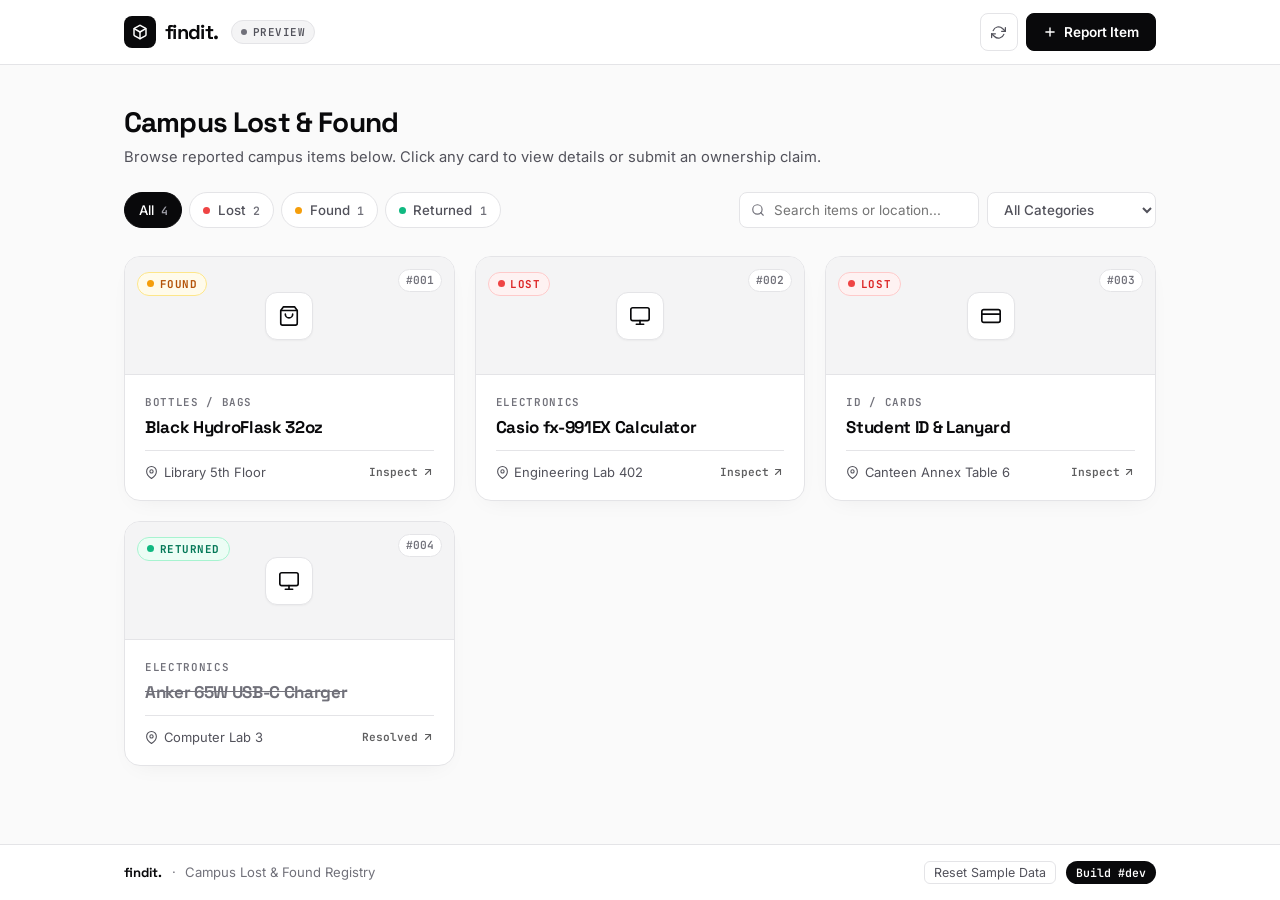
==== frontend/index.html @ 5e53f344 "feat(frontend): implement student portal and ITSO admin console" ====
<!DOCTYPE html>
<html lang="en">
<head>
  <meta charset="UTF-8" />
  <meta name="viewport" content="width=device-width, initial-scale=1.0" />
  <meta name="description" content="FindIt — Campus Lost and Found" />
  <title>FindIt — Campus Lost &amp; Found</title>

  <link rel="preconnect" href="https://fonts.googleapis.com" />
  <link rel="preconnect" href="https://fonts.gstatic.com" crossorigin />
  <link
    href="https://fonts.googleapis.com/css2?family=Inter:wght@400;500;600&family=JetBrains+Mono:wght@500;600;700&family=Space+Grotesk:wght@600;700&display=swap"
    rel="stylesheet"
  />

  <link rel="stylesheet" href="css/styles.css" />
</head>
<body data-portal="student">
  <a href="#main-content" class="skip-link">Skip to main content</a>

  <header class="site-header">
    <div class="container site-header__inner">
      <div class="brand-group">
        <a href="index.html" id="brand-home-link" class="brand-logo" aria-label="FindIt Home">
          <span class="brand-logo__mark" aria-hidden="true">
            <svg width="16" height="16" viewBox="0 0 24 24" fill="none" stroke="currentColor" stroke-width="2.2" stroke-linecap="round" stroke-linejoin="round">
              <path d="M21 16V8a2 2 0 0 0-1-1.73l-7-4a2 2 0 0 0-2 0l-7 4A2 2 0 0 0 3 8v8a2 2 0 0 0 1 1.73l7 4a2 2 0 0 0 2 0l7-4A2 2 0 0 0 21 16z"></path>
              <polyline points="3.27 6.96 12 12.01 20.73 6.96"></polyline>
              <line x1="12" y1="22.08" x2="12" y2="12"></line>
            </svg>
          </span>
          <span class="brand-logo__name">findit.</span>
        </a>

        <div id="api-status-badge" class="status-pill" aria-live="polite" title="Service status">
          <span class="status-dot" aria-hidden="true"></span>
          <span id="api-status-label">Syncing</span>
        </div>
      </div>

      <div class="header-actions">
        <button
          type="button"
          id="refresh-data-btn"
          class="btn btn--icon"
          aria-label="Sync items"
          title="Refresh items"
        >
          <svg class="icon icon--spin-target" width="15" height="15" viewBox="0 0 24 24" fill="none" stroke="currentColor" stroke-width="2" stroke-linecap="round" stroke-linejoin="round" aria-hidden="true">
            <polyline points="23 4 23 10 17 10"></polyline>
            <polyline points="1 20 1 14 7 14"></polyline>
            <path d="M3.51 9a9 9 0 0 1 14.85-3.36L23 10M1 14l4.64 4.36A9 9 0 0 0 20.49 15"></path>
          </svg>
        </button>

        <button
          type="button"
          id="open-report-modal-btn"
          class="btn btn--primary"
          aria-haspopup="dialog"
        >
          <svg class="icon" width="14" height="14" viewBox="0 0 24 24" fill="none" stroke="currentColor" stroke-width="2.4" stroke-linecap="round" stroke-linejoin="round" aria-hidden="true">
            <line x1="12" y1="5" x2="12" y2="19"></line>
            <line x1="5" y1="12" x2="19" y2="12"></line>
          </svg>
          <span>Report Item</span>
        </button>
      </div>
    </div>
  </header>

  <main id="main-content" class="main-content container">
    <div class="page-intro">
      <h1 id="page-heading" class="page-intro__title">Campus Lost &amp; Found</h1>
      <p id="campus-banner-text" class="page-intro__subtitle">
        Browse reported campus items below. Click any card to view details or submit an ownership claim.
      </p>
    </div>

    <div class="filter-bar">
      <div class="filter-pills" role="group" aria-label="Filter items by status">
        <button type="button" class="filter-pill is-active" data-filter="all">
          <span>All</span>
          <span id="pill-count-all" class="filter-pill__count">0</span>
        </button>
        <button type="button" class="filter-pill filter-pill--lost" data-filter="lost">
          <span class="status-dot-sm status-dot-sm--lost" aria-hidden="true"></span>
          <span>Lost</span>
          <span id="stat-lost" class="filter-pill__count">0</span>
        </button>
        <button type="button" class="filter-pill filter-pill--found" data-filter="found">
          <span class="status-dot-sm status-dot-sm--found" aria-hidden="true"></span>
          <span>Found</span>
          <span id="stat-found" class="filter-pill__count">0</span>
        </button>
        <button type="button" class="filter-pill filter-pill--returned" data-filter="returned">
          <span class="status-dot-sm status-dot-sm--returned" aria-hidden="true"></span>
          <span>Returned</span>
          <span id="stat-returned" class="filter-pill__count">0</span>
        </button>
      </div>

      <div class="filter-controls">
        <div class="search-box">
          <svg class="search-box__icon" width="14" height="14" viewBox="0 0 24 24" fill="none" stroke="currentColor" stroke-width="2" stroke-linecap="round" stroke-linejoin="round" aria-hidden="true">
            <circle cx="11" cy="11" r="8"></circle>
            <line x1="21" y1="21" x2="16.65" y2="16.65"></line>
          </svg>
          <input
            type="search"
            id="search-input"
            class="search-box__input"
            placeholder="Search items or location..."
            aria-label="Search items"
          />
        </div>

        <select id="category-filter" class="select-box" aria-label="Filter by category">
          <option value="all">All Categories</option>
          <option value="Electronics">Electronics</option>
          <option value="ID / Cards">ID / Cards</option>
          <option value="Bottles / Bags">Bottles / Bags</option>
          <option value="Books / Notes">Books / Notes</option>
          <option value="Keys / Accessories">Keys / Accessories</option>
          <option value="Other">Other</option>
        </select>
      </div>
    </div>

    <div id="items-grid" class="items-grid" aria-live="polite"></div>
  </main>

  <footer class="site-footer">
    <div class="container site-footer__inner">
      <div class="site-footer__left">
        <span class="footer-brand">findit.</span>
        <span class="footer-sep" aria-hidden="true">&middot;</span>
        <span class="footer-meta">Campus Lost &amp; Found Registry</span>
      </div>

      <div class="site-footer__right">
        <button
          type="button"
          id="reset-demo-btn"
          class="footer-link is-hidden"
          title="Restore default sample items"
        >
          Reset Sample Data
        </button>
        <div class="build-badge" aria-label="Deployed build version">
          <span id="build-number-label" class="build-badge__value">Build #__BUILD_NUMBER__</span>
        </div>
      </div>
    </div>
  </footer>

  <!-- Report Item Modal -->
  <div
    id="report-modal"
    class="modal-backdrop is-hidden"
    role="dialog"
    aria-modal="true"
    aria-labelledby="report-modal-title"
  >
    <div class="modal-panel">
      <div class="modal-header">
        <div>
          <span class="modal-kicker">NEW ENTRY</span>
          <h2 id="report-modal-title" class="modal-title">Report an Item</h2>
        </div>
        <button type="button" class="modal-close-btn" data-close-modal="report-modal" aria-label="Close modal">
          <svg width="16" height="16" viewBox="0 0 24 24" fill="none" stroke="currentColor" stroke-width="2" stroke-linecap="round" stroke-linejoin="round" aria-hidden="true">
            <line x1="18" y1="6" x2="6" y2="18"></line>
            <line x1="6" y1="6" x2="18" y2="18"></line>
          </svg>
        </button>
      </div>

      <form id="report-item-form" class="modal-form" novalidate>
        <div class="form-field">
          <span class="form-label">Status Type</span>
          <div class="segmented-control" role="radiogroup" aria-label="Report type">
            <label class="segmented-option">
              <input type="radio" name="item_type" value="lost" checked />
              <span class="segmented-option__box segmented-option__box--lost">
                <span class="status-dot-sm status-dot-sm--lost" aria-hidden="true"></span>
                Lost Item
              </span>
            </label>
            <label class="segmented-option">
              <input type="radio" name="item_type" value="found" />
              <span class="segmented-option__box segmented-option__box--found">
                <span class="status-dot-sm status-dot-sm--found" aria-hidden="true"></span>
                Found Item
              </span>
            </label>
          </div>
        </div>

        <div class="form-row form-row--2col">
          <div class="form-field">
            <label for="report-title" class="form-label">Item Name</label>
            <input
              type="text"
              id="report-title"
              name="title"
              class="form-input"
              placeholder="e.g., Black HydroFlask 32oz"
              maxlength="120"
              required
            />
          </div>

          <div class="form-field">
            <label for="report-category" class="form-label">Category</label>
            <select id="report-category" name="category" class="form-input" required>
              <option value="Electronics">Electronics</option>
              <option value="ID / Cards">ID / Cards</option>
              <option value="Bottles / Bags">Bottles / Bags</option>
              <option value="Books / Notes">Books / Notes</option>
              <option value="Keys / Accessories">Keys / Accessories</option>
              <option value="Other">Other</option>
            </select>
          </div>
        </div>

        <div class="form-row form-row--2col">
          <div class="form-field">
            <label for="report-location" class="form-label">Location</label>
            <input
              type="text"
              id="report-location"
              name="location"
              class="form-input"
              placeholder="e.g., Library 5th Floor"
              maxlength="120"
              required
            />
          </div>

          <div class="form-field">
            <label for="report-date" class="form-label">Date</label>
            <input
              type="date"
              id="report-date"
              name="date_reported"
              class="form-input"
              required
            />
          </div>
        </div>

        <div class="form-field">
          <label for="report-description" class="form-label">Description &amp; Identifying Details</label>
          <textarea
            id="report-description"
            name="description"
            class="form-input"
            rows="3"
            placeholder="Color, brand, stickers, or distinguishing marks..."
            required
          ></textarea>
        </div>

        <div class="form-row form-row--2col">
          <div class="form-field">
            <label for="reporter-name" class="form-label">Your Name</label>
            <input
              type="text"
              id="reporter-name"
              name="reporter_name"
              class="form-input"
              placeholder="e.g., Dom Marasigan"
              maxlength="100"
              required
            />
          </div>

          <div class="form-field">
            <label for="reporter-contact" class="form-label">Campus Email</label>
            <input
              type="email"
              id="reporter-contact"
              name="reporter_contact"
              class="form-input"
              placeholder="you@students.edu.ph"
              maxlength="100"
              required
            />
          </div>
        </div>

        <p id="report-form-error" class="form-error is-hidden" role="alert"></p>

        <div class="modal-actions">
          <button type="button" class="btn btn--ghost" data-close-modal="report-modal">Cancel</button>
          <button type="submit" id="report-submit-btn" class="btn btn--primary">Publish Report</button>
        </div>
      </form>
    </div>
  </div>

  <!-- Item Detail & Claim Modal -->
  <div
    id="claim-modal"
    class="modal-backdrop is-hidden"
    role="dialog"
    aria-modal="true"
    aria-labelledby="claim-modal-title"
  >
    <div class="modal-panel">
      <div class="modal-header">
        <div>
          <span id="detail-modal-kicker" class="modal-kicker">ITEM DETAILS</span>
          <h2 id="claim-modal-title" class="modal-title">Inspect Item</h2>
        </div>
        <button type="button" class="modal-close-btn" data-close-modal="claim-modal" aria-label="Close modal">
          <svg width="16" height="16" viewBox="0 0 24 24" fill="none" stroke="currentColor" stroke-width="2" stroke-linecap="round" stroke-linejoin="round" aria-hidden="true">
            <line x1="18" y1="6" x2="6" y2="18"></line>
            <line x1="6" y1="6" x2="18" y2="18"></line>
          </svg>
        </button>
      </div>

      <div id="claim-target-summary" class="item-detail-sheet"></div>

      <form id="submit-claim-form" class="modal-form" novalidate>
        <input type="hidden" id="claim-item-id" name="item_id" />

        <div class="claim-form-divider">
          <span>Submit Ownership Claim</span>
        </div>

        <div class="form-row form-row--2col">
          <div class="form-field">
            <label for="claimant-name" class="form-label">Full Name</label>
            <input
              type="text"
              id="claimant-name"
              name="claimant_name"
              class="form-input"
              placeholder="e.g., Rey Santos"
              maxlength="100"
              required
            />
          </div>

          <div class="form-field">
            <label for="claimant-student-id" class="form-label">Student ID</label>
            <input
              type="text"
              id="claimant-student-id"
              name="student_id"
              class="form-input form-input--mono"
              placeholder="e.g., 2024-10492"
              maxlength="40"
              required
            />
          </div>
        </div>

        <div class="form-field">
          <label for="claim-proof" class="form-label">Proof of Ownership</label>
          <textarea
            id="claim-proof"
            name="proof_description"
            class="form-input"
            rows="2"
            placeholder="Describe a unique mark, serial number, or lockscreen..."
            required
          ></textarea>
        </div>

        <p id="claim-form-error" class="form-error is-hidden" role="alert"></p>

        <div class="modal-actions">
          <button type="button" class="btn btn--ghost" data-close-modal="claim-modal">Close</button>
          <button type="submit" id="claim-submit-btn" class="btn btn--primary">Submit Claim</button>
        </div>
      </form>
    </div>
  </div>

  <div id="toast-container" class="toast-container" aria-live="polite" aria-atomic="true"></div>

  <script src="js/app.js"></script>
</body>
</html>
---- frontend/css/styles.css ----
:root {
  --bg-page: #fafafa;
  --bg-surface: #ffffff;
  --bg-subtle: #f4f4f5;
  --bg-visual: #f4f4f5;
  --ink-primary: #09090b;
  --ink-secondary: #52525b;
  --ink-muted: #71717a;
  --border-hairline: #e4e4e7;
  --border-strong: #d4d4d8;

  /* Status tokens */
  --status-lost-bg: #fef2f2;
  --status-lost-text: #dc2626;
  --status-lost-border: #fecaca;
  --status-lost-dot: #ef4444;

  --status-found-bg: #fffbeb;
  --status-found-text: #b45309;
  --status-found-border: #fde68a;
  --status-found-dot: #f59e0b;

  --status-returned-bg: #ecfdf5;
  --status-returned-text: #047857;
  --status-returned-border: #a7f3d0;
  --status-returned-dot: #10b981;

  --font-display: "Space Grotesk", -apple-system, BlinkMacSystemFont, sans-serif;
  --font-sans: "Inter", -apple-system, BlinkMacSystemFont, sans-serif;
  --font-mono: "JetBrains Mono", ui-monospace, SFMono-Regular, Consolas, monospace;

  --container-max: 1080px;
  --radius-sm: 8px;
  --radius-md: 12px;
  --radius-lg: 16px;
  --radius-pill: 9999px;

  --shadow-sm: 0 1px 2px rgba(0, 0, 0, 0.04);
  --shadow-card: 0 8px 24px -12px rgba(9, 9, 11, 0.08);
  --shadow-card-hover: 0 18px 36px -14px rgba(9, 9, 11, 0.16);
  --shadow-modal: 0 32px 72px -16px rgba(9, 9, 11, 0.28);

  --ease-out: cubic-bezier(0.16, 1, 0.3, 1);
}

*,
*::before,
*::after {
  box-sizing: border-box;
  margin: 0;
  padding: 0;
}

html {
  font-size: 16px;
  scroll-behavior: smooth;
}

body {
  font-family: var(--font-sans);
  background-color: var(--bg-page);
  color: var(--ink-primary);
  line-height: 1.5;
  min-height: 100vh;
  display: flex;
  flex-direction: column;
  -webkit-font-smoothing: antialiased;
}

::selection {
  background-color: var(--ink-primary);
  color: #ffffff;
}

.skip-link {
  position: absolute;
  top: -48px;
  left: 16px;
  background: var(--ink-primary);
  color: #ffffff;
  padding: 8px 14px;
  font-family: var(--font-mono);
  font-size: 0.75rem;
  text-decoration: none;
  border-radius: var(--radius-sm);
  z-index: 1000;
}

.skip-link:focus {
  top: 12px;
}

.container {
  width: 100%;
  max-width: var(--container-max);
  margin: 0 auto;
  padding: 0 1.5rem;
}

.is-hidden {
  display: none !important;
}

.status-dot-sm {
  display: inline-block;
  width: 7px;
  height: 7px;
  border-radius: 50%;
  flex-shrink: 0;
}

.status-dot-sm--lost {
  background-color: var(--status-lost-dot);
}

.status-dot-sm--found {
  background-color: var(--status-found-dot);
}

.status-dot-sm--returned {
  background-color: var(--status-returned-dot);
}

/* Header & Navigation */
.site-header {
  background-color: var(--bg-surface);
  border-bottom: 1px solid var(--border-hairline);
  position: sticky;
  top: 0;
  z-index: 40;
}

.site-header__inner {
  min-height: 64px;
  display: flex;
  align-items: center;
  justify-content: space-between;
  gap: 1rem;
  padding-top: 0.5rem;
  padding-bottom: 0.5rem;
}

.brand-group {
  display: flex;
  align-items: center;
  gap: 0.75rem;
}

.brand-logo {
  display: inline-flex;
  align-items: center;
  gap: 0.55rem;
  text-decoration: none;
  color: var(--ink-primary);
}

.brand-logo__mark {
  width: 32px;
  height: 32px;
  border-radius: var(--radius-sm);
  background-color: var(--ink-primary);
  color: #ffffff;
  display: inline-flex;
  align-items: center;
  justify-content: center;
  transition: transform 0.2s var(--ease-out);
}

.brand-logo:hover .brand-logo__mark {
  transform: scale(1.04);
}

.brand-logo__name {
  font-family: var(--font-display);
  font-size: 1.25rem;
  font-weight: 700;
  letter-spacing: -0.03em;
}

.status-pill {
  display: none;
  align-items: center;
  gap: 0.4rem;
  font-family: var(--font-mono);
  font-size: 0.68rem;
  font-weight: 600;
  text-transform: uppercase;
  letter-spacing: 0.04em;
  color: var(--ink-secondary);
  background-color: var(--bg-subtle);
  border: 1px solid var(--border-hairline);
  padding: 3px 9px;
  border-radius: var(--radius-pill);
}

@media (min-width: 680px) {
  .status-pill {
    display: inline-flex;
  }
}

.status-dot {
  width: 6px;
  height: 6px;
  border-radius: 50%;
  background-color: var(--ink-muted);
  animation: pulseOpacity 1.8s infinite ease-in-out;
}

.status-pill.is-online .status-dot {
  background-color: var(--status-returned-dot);
}

.nav-switcher {
  display: inline-flex;
  align-items: center;
  height: 38px;
  background-color: var(--bg-subtle);
  border: 1px solid var(--border-hairline);
  border-radius: var(--radius-sm);
  padding: 3px;
  gap: 3px;
}

.nav-switcher__btn {
  display: inline-flex;
  align-items: center;
  gap: 0.45rem;
  height: 30px;
  padding: 0 0.85rem;
  border: none;
  border-radius: 6px;
  background: transparent;
  font-family: var(--font-sans);
  font-size: 0.84rem;
  font-weight: 600;
  color: var(--ink-secondary);
  white-space: nowrap;
  cursor: pointer;
  transition: all 0.2s var(--ease-out);
}

.nav-switcher__btn:hover {
  color: var(--ink-primary);
}

.nav-switcher__btn.is-active {
  background-color: var(--bg-surface);
  color: var(--ink-primary);
  box-shadow: var(--shadow-sm);
}

.nav-switcher__count {
  font-family: var(--font-mono);
  font-size: 0.7rem;
  font-weight: 600;
  padding: 1px 6px;
  border-radius: var(--radius-pill);
  background-color: var(--bg-subtle);
  color: var(--ink-secondary);
}

.nav-switcher__btn.is-active .nav-switcher__count {
  background-color: var(--ink-primary);
  color: #ffffff;
}

.nav-switcher__count--alert {
  background-color: var(--status-found-bg);
  color: var(--status-found-text);
}

.header-actions {
  display: flex;
  align-items: center;
  gap: 0.5rem;
}

/* Buttons */
.btn {
  display: inline-flex;
  align-items: center;
  justify-content: center;
  gap: 0.45rem;
  height: 38px;
  font-family: var(--font-sans);
  font-size: 0.85rem;
  font-weight: 600;
  padding: 0 1rem;
  border-radius: var(--radius-sm);
  border: 1px solid transparent;
  cursor: pointer;
  white-space: nowrap;
  transition: all 0.2s var(--ease-out);
}

.btn:focus-visible {
  outline: 2px solid var(--ink-primary);
  outline-offset: 2px;
}

.btn:active:not(:disabled) {
  transform: scale(0.98);
}

.btn--primary {
  background-color: var(--ink-primary);
  color: #ffffff;
  border-color: var(--ink-primary);
}

.btn--primary:hover:not(:disabled) {
  background-color: #27272a;
  transform: translateY(-1px);
}

.btn--ghost {
  background-color: var(--bg-surface);
  color: var(--ink-primary);
  border-color: var(--border-strong);
}

.btn--ghost:hover:not(:disabled) {
  background-color: var(--bg-subtle);
}

.btn--icon {
  width: 38px;
  padding: 0;
  background-color: var(--bg-surface);
  color: var(--ink-secondary);
  border-color: var(--border-hairline);
}

.btn--icon:hover {
  color: var(--ink-primary);
  border-color: var(--border-strong);
  background-color: var(--bg-subtle);
}

.btn--sm {
  height: 32px;
  font-size: 0.78rem;
  padding: 0 0.75rem;
}

/* Filter Bar & Search */
.main-content {
  flex: 1;
  padding-top: 2.25rem;
  padding-bottom: 3.5rem;
}

.page-intro {
  margin-bottom: 1.5rem;
}

.page-intro__title {
  font-family: var(--font-display);
  font-size: 1.75rem;
  font-weight: 700;
  letter-spacing: -0.03em;
  color: var(--ink-primary);
}

.page-intro__subtitle {
  font-size: 0.92rem;
  color: var(--ink-secondary);
  margin-top: 0.2rem;
}

.filter-bar {
  display: flex;
  flex-direction: column;
  gap: 0.75rem;
  margin-bottom: 1.75rem;
}

@media (min-width: 860px) {
  .filter-bar {
    flex-direction: row;
    align-items: center;
    justify-content: space-between;
  }
}

.filter-pills {
  display: flex;
  flex-wrap: wrap;
  align-items: center;
  gap: 0.4rem;
}

.filter-pill,
.claim-filter-pill {
  display: inline-flex;
  align-items: center;
  gap: 0.45rem;
  height: 36px;
  padding: 0 0.85rem;
  border-radius: var(--radius-pill);
  border: 1px solid var(--border-hairline);
  background-color: var(--bg-surface);
  font-family: var(--font-sans);
  font-size: 0.83rem;
  font-weight: 500;
  color: var(--ink-secondary);
  cursor: pointer;
  transition: all 0.18s var(--ease-out);
}

.filter-pill:hover,
.claim-filter-pill:hover {
  border-color: var(--border-strong);
  color: var(--ink-primary);
}

.filter-pill__count {
  font-family: var(--font-mono);
  font-size: 0.72rem;
  font-weight: 600;
  color: var(--ink-muted);
}

.filter-pill.is-active,
.claim-filter-pill.is-active {
  background-color: var(--ink-primary);
  color: #ffffff;
  border-color: var(--ink-primary);
}

.filter-pill.is-active .filter-pill__count {
  color: #a1a1aa;
}

.filter-pill--lost.is-active,
.claim-filter-pill--rejected.is-active {
  background-color: var(--status-lost-bg);
  color: var(--status-lost-text);
  border-color: var(--status-lost-border);
}

.filter-pill--lost.is-active .filter-pill__count {
  color: var(--status-lost-text);
}

.filter-pill--found.is-active,
.claim-filter-pill--pending.is-active {
  background-color: var(--status-found-bg);
  color: var(--status-found-text);
  border-color: var(--status-found-border);
}

.filter-pill--found.is-active .filter-pill__count {
  color: var(--status-found-text);
}

.filter-pill--returned.is-active,
.claim-filter-pill--approved.is-active {
  background-color: var(--status-returned-bg);
  color: var(--status-returned-text);
  border-color: var(--status-returned-border);
}

.filter-pill--returned.is-active .filter-pill__count {
  color: var(--status-returned-text);
}

.filter-controls {
  display: flex;
  flex-wrap: wrap;
  align-items: center;
  gap: 0.5rem;
}

.search-box {
  position: relative;
  width: 240px;
  flex: 1;
}

.search-box__icon {
  position: absolute;
  left: 12px;
  top: 50%;
  transform: translateY(-50%);
  color: var(--ink-muted);
  pointer-events: none;
}

.search-box__input {
  width: 100%;
  height: 36px;
  padding: 0 0.75rem 0 2.15rem;
  border: 1px solid var(--border-hairline);
  border-radius: var(--radius-sm);
  background-color: var(--bg-surface);
  font-family: var(--font-sans);
  font-size: 0.84rem;
  color: var(--ink-primary);
  transition: border-color 0.2s var(--ease-out);
}

.search-box__input:focus,
.select-box:focus {
  outline: none;
  border-color: var(--ink-primary);
}

.select-box {
  height: 36px;
  padding: 0 0.75rem;
  border: 1px solid var(--border-hairline);
  border-radius: var(--radius-sm);
  background-color: var(--bg-surface);
  font-family: var(--font-sans);
  font-size: 0.84rem;
  font-weight: 500;
  color: var(--ink-secondary);
  cursor: pointer;
}

/* Item Cards Grid */
.items-grid {
  display: grid;
  grid-template-columns: 1fr;
  gap: 1.25rem;
}

@media (min-width: 640px) {
  .items-grid {
    grid-template-columns: repeat(2, 1fr);
  }
}

@media (min-width: 980px) {
  .items-grid {
    grid-template-columns: repeat(3, 1fr);
  }
}

.item-card {
  background-color: var(--bg-surface);
  border: 1px solid var(--border-hairline);
  border-radius: var(--radius-lg);
  overflow: hidden;
  display: flex;
  flex-direction: column;
  cursor: pointer;
  box-shadow: var(--shadow-card);
  opacity: 0;
  transform: translateY(12px);
  animation: cardReveal 0.42s var(--ease-out) forwards;
  transition:
    transform 0.28s var(--ease-out),
    box-shadow 0.28s var(--ease-out),
    border-color 0.28s var(--ease-out);
}

.item-card:hover {
  transform: translateY(-4px);
  box-shadow: var(--shadow-card-hover);
  border-color: var(--ink-primary);
}

.item-card:focus-visible {
  outline: 2px solid var(--ink-primary);
  outline-offset: 2px;
}

.item-card__visual {
  position: relative;
  height: 118px;
  background-color: var(--bg-visual);
  border-bottom: 1px solid var(--border-hairline);
  display: flex;
  align-items: center;
  justify-content: center;
  color: var(--ink-primary);
  transition: background-color 0.25s var(--ease-out);
}

.item-card:hover .item-card__visual {
  background-color: #ededf0;
}

.item-card__glyph {
  width: 48px;
  height: 48px;
  border-radius: var(--radius-md);
  background-color: var(--bg-surface);
  border: 1px solid var(--border-hairline);
  display: flex;
  align-items: center;
  justify-content: center;
  color: var(--ink-primary);
  box-shadow: var(--shadow-sm);
  transition: transform 0.28s var(--ease-out);
}

.item-card:hover .item-card__glyph {
  transform: scale(1.08);
}

.item-card__float-left {
  position: absolute;
  top: 12px;
  left: 12px;
}

.item-card__float-right {
  position: absolute;
  top: 12px;
  right: 12px;
  font-family: var(--font-mono);
  font-size: 0.7rem;
  font-weight: 600;
  color: var(--ink-muted);
  background-color: var(--bg-surface);
  border: 1px solid var(--border-hairline);
  padding: 2px 7px;
  border-radius: var(--radius-pill);
}

.badge {
  display: inline-flex;
  align-items: center;
  gap: 0.35rem;
  font-family: var(--font-mono);
  font-size: 0.68rem;
  font-weight: 700;
  text-transform: uppercase;
  letter-spacing: 0.05em;
  padding: 3px 9px;
  border-radius: var(--radius-pill);
  border: 1px solid transparent;
}

.badge--lost {
  background-color: var(--status-lost-bg);
  color: var(--status-lost-text);
  border-color: var(--status-lost-border);
}

.badge--found {
  background-color: var(--status-found-bg);
  color: var(--status-found-text);
  border-color: var(--status-found-border);
}

.badge--returned {
  background-color: var(--status-returned-bg);
  color: var(--status-returned-text);
  border-color: var(--status-returned-border);
}

.item-card__body {
  padding: 1.15rem 1.25rem;
  display: flex;
  flex-direction: column;
  gap: 0.35rem;
  flex: 1;
}

.item-card__category {
  font-family: var(--font-mono);
  font-size: 0.68rem;
  font-weight: 600;
  text-transform: uppercase;
  letter-spacing: 0.06em;
  color: var(--ink-muted);
}

.item-card__title {
  font-family: var(--font-display);
  font-size: 1.06rem;
  font-weight: 700;
  letter-spacing: -0.02em;
  color: var(--ink-primary);
  line-height: 1.3;
  display: -webkit-box;
  -webkit-line-clamp: 1;
  -webkit-box-orient: vertical;
  overflow: hidden;
}

.item-card--returned .item-card__title {
  color: var(--ink-muted);
  text-decoration: line-through;
}

.item-card__sub {
  display: flex;
  align-items: center;
  justify-content: space-between;
  gap: 0.5rem;
  margin-top: 0.45rem;
  padding-top: 0.7rem;
  border-top: 1px solid var(--border-hairline);
  font-size: 0.81rem;
  color: var(--ink-secondary);
}

.item-card__location {
  display: inline-flex;
  align-items: center;
  gap: 0.35rem;
  white-space: nowrap;
  overflow: hidden;
  text-overflow: ellipsis;
}

.item-card__cta {
  font-family: var(--font-mono);
  font-size: 0.7rem;
  font-weight: 600;
  color: var(--ink-primary);
  display: inline-flex;
  align-items: center;
  gap: 0.2rem;
  flex-shrink: 0;
  opacity: 0.65;
  transition: opacity 0.2s var(--ease-out), transform 0.2s var(--ease-out);
}

.item-card:hover .item-card__cta {
  opacity: 1;
  transform: translateX(2px);
}

/* Claims & Admin List */
.claims-list {
  display: flex;
  flex-direction: column;
  gap: 0.75rem;
}

.claim-card {
  background-color: var(--bg-surface);
  border: 1px solid var(--border-hairline);
  border-radius: var(--radius-md);
  padding: 1.15rem 1.25rem;
  display: flex;
  flex-wrap: wrap;
  align-items: center;
  justify-content: space-between;
  gap: 1rem;
  box-shadow: var(--shadow-card);
  animation: cardReveal 0.35s var(--ease-out) forwards;
}

.claim-card__body {
  flex: 1;
  min-width: 260px;
  display: flex;
  flex-direction: column;
  gap: 0.4rem;
}

.claim-card__header {
  display: flex;
  flex-wrap: wrap;
  align-items: center;
  gap: 0.55rem;
}

.claim-card__claimant {
  font-family: var(--font-display);
  font-size: 1rem;
  font-weight: 700;
  color: var(--ink-primary);
}

.claim-card__student-id {
  font-family: var(--font-mono);
  font-size: 0.72rem;
  font-weight: 600;
  color: var(--ink-secondary);
  background-color: var(--bg-subtle);
  border: 1px solid var(--border-hairline);
  padding: 2px 7px;
  border-radius: 5px;
}

.claim-card__item-ref {
  font-size: 0.84rem;
  color: var(--ink-muted);
}

.claim-card__proof {
  font-size: 0.88rem;
  color: var(--ink-secondary);
}

.claim-card__actions {
  display: flex;
  align-items: center;
  gap: 0.5rem;
}

/* Empty & Skeleton States */
.state-box {
  grid-column: 1 / -1;
  background-color: var(--bg-surface);
  border: 1px solid var(--border-hairline);
  border-radius: var(--radius-lg);
  padding: 3.5rem 1.5rem;
  text-align: center;
  display: flex;
  flex-direction: column;
  align-items: center;
  gap: 0.5rem;
}

.state-box__icon {
  width: 44px;
  height: 44px;
  border-radius: var(--radius-md);
  background-color: var(--bg-subtle);
  color: var(--ink-primary);
  display: inline-flex;
  align-items: center;
  justify-content: center;
  margin-bottom: 0.25rem;
}

.state-box__title {
  font-family: var(--font-display);
  font-size: 1.1rem;
  font-weight: 700;
}

.state-box__desc {
  font-size: 0.88rem;
  color: var(--ink-secondary);
  max-width: 380px;
}

.skeleton-card {
  background-color: var(--bg-surface);
  border: 1px solid var(--border-hairline);
  border-radius: var(--radius-lg);
  height: 215px;
  padding: 1.25rem;
  display: flex;
  flex-direction: column;
  justify-content: flex-end;
  gap: 0.6rem;
}

.skeleton-line {
  height: 12px;
  background-color: var(--bg-subtle);
  border-radius: 4px;
  animation: pulseOpacity 1.4s infinite ease-in-out;
}

.skeleton-line--short {
  width: 35%;
}

.skeleton-line--title {
  height: 18px;
  width: 70%;
}

/* Modals & Forms */
.modal-backdrop {
  position: fixed;
  inset: 0;
  background-color: rgba(9, 9, 11, 0.45);
  backdrop-filter: blur(4px);
  display: flex;
  align-items: center;
  justify-content: center;
  padding: 1rem;
  z-index: 100;
  animation: fadeIn 0.18s ease-out;
}

.modal-panel {
  background-color: var(--bg-surface);
  border: 1px solid var(--border-strong);
  border-radius: var(--radius-lg);
  width: 100%;
  max-width: 480px;
  padding: 1.5rem;
  box-shadow: var(--shadow-modal);
  max-height: 92vh;
  overflow-y: auto;
  animation: modalScaleIn 0.22s var(--ease-out);
}

.modal-header {
  display: flex;
  align-items: flex-start;
  justify-content: space-between;
  gap: 1rem;
  margin-bottom: 1.15rem;
}

.modal-kicker {
  font-family: var(--font-mono);
  font-size: 0.68rem;
  font-weight: 700;
  text-transform: uppercase;
  letter-spacing: 0.08em;
  color: var(--ink-muted);
}

.modal-title {
  font-family: var(--font-display);
  font-size: 1.3rem;
  font-weight: 700;
  letter-spacing: -0.02em;
  color: var(--ink-primary);
}

.modal-close-btn {
  background: transparent;
  border: 1px solid var(--border-hairline);
  border-radius: var(--radius-sm);
  width: 32px;
  height: 32px;
  display: inline-flex;
  align-items: center;
  justify-content: center;
  color: var(--ink-secondary);
  cursor: pointer;
}

.modal-close-btn:hover {
  background-color: var(--bg-subtle);
  color: var(--ink-primary);
}

.item-detail-sheet {
  background-color: var(--bg-page);
  border: 1px solid var(--border-hairline);
  border-radius: var(--radius-md);
  padding: 1.1rem;
  margin-bottom: 1.1rem;
  display: flex;
  flex-direction: column;
  gap: 0.75rem;
}

.item-detail-sheet__top {
  display: flex;
  align-items: center;
  justify-content: space-between;
  gap: 0.5rem;
}

.item-detail-sheet__desc {
  font-size: 0.92rem;
  color: var(--ink-primary);
  line-height: 1.55;
}

.item-detail-sheet__meta {
  display: grid;
  grid-template-columns: 1fr 1fr;
  gap: 0.5rem;
  padding-top: 0.65rem;
  border-top: 1px solid var(--border-hairline);
  font-size: 0.8rem;
  color: var(--ink-secondary);
}

.claim-form-divider {
  font-family: var(--font-mono);
  font-size: 0.7rem;
  font-weight: 700;
  text-transform: uppercase;
  letter-spacing: 0.07em;
  color: var(--ink-muted);
  margin-bottom: 0.1rem;
}

.modal-form {
  display: flex;
  flex-direction: column;
  gap: 0.85rem;
}

.form-row--2col {
  display: grid;
  grid-template-columns: 1fr;
  gap: 0.75rem;
}

@media (min-width: 500px) {
  .form-row--2col {
    grid-template-columns: 1fr 1fr;
  }
}

.form-field {
  display: flex;
  flex-direction: column;
  gap: 0.3rem;
}

.form-label {
  font-size: 0.78rem;
  font-weight: 600;
  color: var(--ink-secondary);
}

.form-input {
  font-family: var(--font-sans);
  font-size: 0.88rem;
  padding: 0.55rem 0.75rem;
  border: 1px solid var(--border-strong);
  border-radius: var(--radius-sm);
  background-color: var(--bg-surface);
  color: var(--ink-primary);
}

.form-input--mono {
  font-family: var(--font-mono);
  font-size: 0.82rem;
}

.form-input:focus {
  outline: none;
  border-color: var(--ink-primary);
}

.segmented-control {
  display: grid;
  grid-template-columns: 1fr 1fr;
  gap: 0.5rem;
}

.segmented-option input {
  position: absolute;
  opacity: 0;
  pointer-events: none;
}

.segmented-option__box {
  display: flex;
  align-items: center;
  justify-content: center;
  gap: 0.45rem;
  height: 38px;
  border: 1px solid var(--border-hairline);
  border-radius: var(--radius-sm);
  font-size: 0.84rem;
  font-weight: 600;
  color: var(--ink-secondary);
  cursor: pointer;
  transition: all 0.18s var(--ease-out);
}

.segmented-option input:checked + .segmented-option__box--lost {
  background-color: var(--status-lost-bg);
  color: var(--status-lost-text);
  border-color: var(--status-lost-border);
}

.segmented-option input:checked + .segmented-option__box--found {
  background-color: var(--status-found-bg);
  color: var(--status-found-text);
  border-color: var(--status-found-border);
}

.form-error {
  font-size: 0.82rem;
  color: var(--status-lost-text);
  background-color: var(--status-lost-bg);
  border: 1px solid var(--status-lost-border);
  padding: 0.5rem 0.75rem;
  border-radius: var(--radius-sm);
}

.modal-actions {
  display: flex;
  justify-content: flex-end;
  gap: 0.5rem;
  padding-top: 0.5rem;
}

/* Footer */
.site-footer {
  background-color: var(--bg-surface);
  border-top: 1px solid var(--border-hairline);
  margin-top: auto;
}

.site-footer__inner {
  display: flex;
  flex-wrap: wrap;
  align-items: center;
  justify-content: space-between;
  gap: 1rem;
  padding-top: 1rem;
  padding-bottom: 1rem;
  font-size: 0.82rem;
  color: var(--ink-muted);
}

.site-footer__left,
.site-footer__right {
  display: flex;
  align-items: center;
  gap: 0.6rem;
}

.footer-brand {
  font-family: var(--font-display);
  font-weight: 700;
  color: var(--ink-primary);
}

.footer-link {
  font-family: var(--font-sans);
  font-size: 0.78rem;
  color: var(--ink-secondary);
  background: transparent;
  border: 1px solid var(--border-hairline);
  padding: 3px 9px;
  border-radius: 6px;
  cursor: pointer;
}

.footer-link:hover {
  color: var(--ink-primary);
  border-color: var(--border-strong);
}

.build-badge {
  font-family: var(--font-mono);
  font-size: 0.72rem;
  font-weight: 600;
  background-color: var(--ink-primary);
  color: #ffffff;
  padding: 3px 10px;
  border-radius: var(--radius-pill);
}

/* Toast & Animations */
.toast-container {
  position: fixed;
  bottom: 1.25rem;
  right: 1.25rem;
  display: flex;
  flex-direction: column;
  gap: 0.5rem;
  z-index: 200;
}

.toast {
  background-color: var(--ink-primary);
  color: #ffffff;
  padding: 0.7rem 1rem;
  border-radius: var(--radius-sm);
  box-shadow: var(--shadow-card-hover);
  font-size: 0.84rem;
  font-weight: 500;
  animation: cardReveal 0.25s var(--ease-out) forwards;
}

@keyframes cardReveal {
  from {
    opacity: 0;
    transform: translateY(10px);
  }
  to {
    opacity: 1;
    transform: translateY(0);
  }
}

@keyframes fadeIn {
  from { opacity: 0; }
  to { opacity: 1; }
}

@keyframes modalScaleIn {
  from {
    opacity: 0;
    transform: scale(0.96) translateY(6px);
  }
  to {
    opacity: 1;
    transform: scale(1) translateY(0);
  }
}

@keyframes pulseOpacity {
  0%, 100% { opacity: 1; }
  50% { opacity: 0.35; }
}

@keyframes rotate360 {
  from { transform: rotate(0deg); }
  to { transform: rotate(360deg); }
}

.is-spinning .icon--spin-target {
  animation: rotate360 0.65s linear infinite;
}

/* Admin Console */
.auth-gate {
  flex: 1;
  display: flex;
  align-items: center;
  justify-content: center;
  padding: 2rem 1.25rem;
}

.auth-card {
  width: 100%;
  max-width: 400px;
  background-color: var(--bg-surface);
  border: 1px solid var(--border-hairline);
  border-radius: var(--radius-lg);
  padding: 2rem;
  box-shadow: var(--shadow-card-hover);
  animation: modalScaleIn 0.25s var(--ease-out);
}

.auth-card__header {
  display: flex;
  flex-direction: column;
  gap: 0.55rem;
  margin-bottom: 1.5rem;
}

.auth-card__title {
  font-family: var(--font-display);
  font-size: 1.4rem;
  font-weight: 700;
  letter-spacing: -0.02em;
  color: var(--ink-primary);
  margin-top: 0.25rem;
}

.auth-card__desc {
  font-size: 0.85rem;
  color: var(--ink-secondary);
  line-height: 1.5;
}

.admin-role-chip {
  font-family: var(--font-mono);
  font-size: 0.66rem;
  font-weight: 700;
  letter-spacing: 0.06em;
  text-transform: uppercase;
  background-color: var(--ink-primary);
  color: #ffffff;
  padding: 2px 8px;
  border-radius: var(--radius-pill);
}

.admin-shell {
  min-height: 100vh;
  display: flex;
  flex-direction: column;
}

@media (prefers-reduced-motion: reduce) {
  *, *::before, *::after {
    animation-duration: 0.01ms !important;
    transition-duration: 0.01ms !important;
  }
}
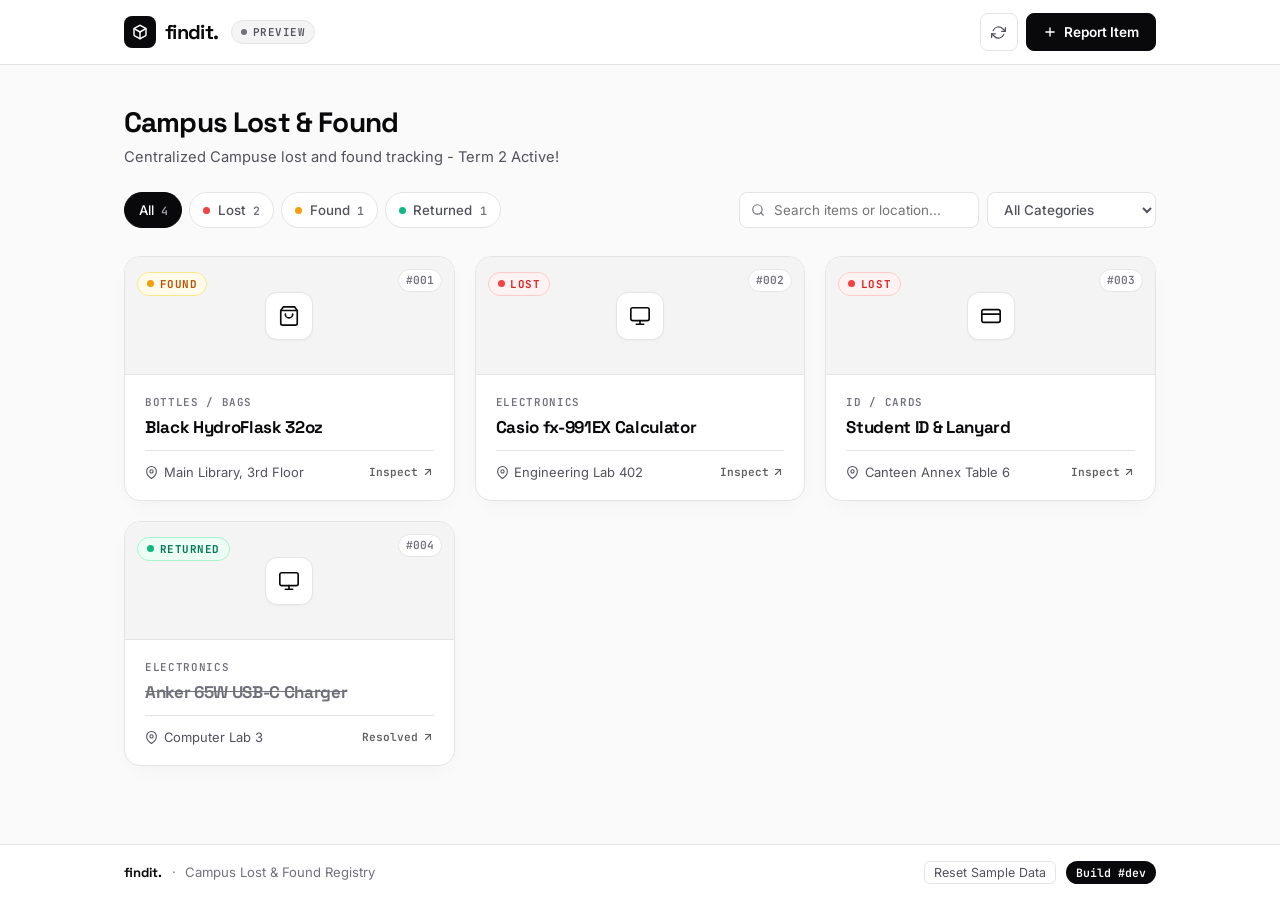
==== commit b5679962: "feat(frontend): updating the announcement subtitle for Term 2" ====
--- a/frontend/index.html
+++ b/frontend/index.html
@@ -1,5 +1,6 @@
 <!DOCTYPE html>
 <html lang="en">
+
 <head>
   <meta charset="UTF-8" />
   <meta name="viewport" content="width=device-width, initial-scale=1.0" />
@@ -10,11 +11,11 @@
   <link rel="preconnect" href="https://fonts.gstatic.com" crossorigin />
   <link
     href="https://fonts.googleapis.com/css2?family=Inter:wght@400;500;600&family=JetBrains+Mono:wght@500;600;700&family=Space+Grotesk:wght@600;700&display=swap"
-    rel="stylesheet"
-  />
+    rel="stylesheet" />
 
   <link rel="stylesheet" href="css/styles.css" />
 </head>
+
 <body data-portal="student">
   <a href="#main-content" class="skip-link">Skip to main content</a>
 
@@ -23,8 +24,11 @@
       <div class="brand-group">
         <a href="index.html" id="brand-home-link" class="brand-logo" aria-label="FindIt Home">
           <span class="brand-logo__mark" aria-hidden="true">
-            <svg width="16" height="16" viewBox="0 0 24 24" fill="none" stroke="currentColor" stroke-width="2.2" stroke-linecap="round" stroke-linejoin="round">
-              <path d="M21 16V8a2 2 0 0 0-1-1.73l-7-4a2 2 0 0 0-2 0l-7 4A2 2 0 0 0 3 8v8a2 2 0 0 0 1 1.73l7 4a2 2 0 0 0 2 0l7-4A2 2 0 0 0 21 16z"></path>
+            <svg width="16" height="16" viewBox="0 0 24 24" fill="none" stroke="currentColor" stroke-width="2.2"
+              stroke-linecap="round" stroke-linejoin="round">
+              <path
+                d="M21 16V8a2 2 0 0 0-1-1.73l-7-4a2 2 0 0 0-2 0l-7 4A2 2 0 0 0 3 8v8a2 2 0 0 0 1 1.73l7 4a2 2 0 0 0 2 0l7-4A2 2 0 0 0 21 16z">
+              </path>
               <polyline points="3.27 6.96 12 12.01 20.73 6.96"></polyline>
               <line x1="12" y1="22.08" x2="12" y2="12"></line>
             </svg>
@@ -39,27 +43,18 @@
       </div>
 
       <div class="header-actions">
-        <button
-          type="button"
-          id="refresh-data-btn"
-          class="btn btn--icon"
-          aria-label="Sync items"
-          title="Refresh items"
-        >
-          <svg class="icon icon--spin-target" width="15" height="15" viewBox="0 0 24 24" fill="none" stroke="currentColor" stroke-width="2" stroke-linecap="round" stroke-linejoin="round" aria-hidden="true">
+        <button type="button" id="refresh-data-btn" class="btn btn--icon" aria-label="Sync items" title="Refresh items">
+          <svg class="icon icon--spin-target" width="15" height="15" viewBox="0 0 24 24" fill="none"
+            stroke="currentColor" stroke-width="2" stroke-linecap="round" stroke-linejoin="round" aria-hidden="true">
             <polyline points="23 4 23 10 17 10"></polyline>
             <polyline points="1 20 1 14 7 14"></polyline>
             <path d="M3.51 9a9 9 0 0 1 14.85-3.36L23 10M1 14l4.64 4.36A9 9 0 0 0 20.49 15"></path>
           </svg>
         </button>
 
-        <button
-          type="button"
-          id="open-report-modal-btn"
-          class="btn btn--primary"
-          aria-haspopup="dialog"
-        >
-          <svg class="icon" width="14" height="14" viewBox="0 0 24 24" fill="none" stroke="currentColor" stroke-width="2.4" stroke-linecap="round" stroke-linejoin="round" aria-hidden="true">
+        <button type="button" id="open-report-modal-btn" class="btn btn--primary" aria-haspopup="dialog">
+          <svg class="icon" width="14" height="14" viewBox="0 0 24 24" fill="none" stroke="currentColor"
+            stroke-width="2.4" stroke-linecap="round" stroke-linejoin="round" aria-hidden="true">
             <line x1="12" y1="5" x2="12" y2="19"></line>
             <line x1="5" y1="12" x2="19" y2="12"></line>
           </svg>
@@ -73,7 +68,7 @@
     <div class="page-intro">
       <h1 id="page-heading" class="page-intro__title">Campus Lost &amp; Found</h1>
       <p id="campus-banner-text" class="page-intro__subtitle">
-        Browse reported campus items below. Click any card to view details or submit an ownership claim.
+        Centralized Campuse lost and found tracking - Term 2 Active!
       </p>
     </div>
 
@@ -102,17 +97,13 @@
 
       <div class="filter-controls">
         <div class="search-box">
-          <svg class="search-box__icon" width="14" height="14" viewBox="0 0 24 24" fill="none" stroke="currentColor" stroke-width="2" stroke-linecap="round" stroke-linejoin="round" aria-hidden="true">
+          <svg class="search-box__icon" width="14" height="14" viewBox="0 0 24 24" fill="none" stroke="currentColor"
+            stroke-width="2" stroke-linecap="round" stroke-linejoin="round" aria-hidden="true">
             <circle cx="11" cy="11" r="8"></circle>
             <line x1="21" y1="21" x2="16.65" y2="16.65"></line>
           </svg>
-          <input
-            type="search"
-            id="search-input"
-            class="search-box__input"
-            placeholder="Search items or location..."
-            aria-label="Search items"
-          />
+          <input type="search" id="search-input" class="search-box__input" placeholder="Search items or location..."
+            aria-label="Search items" />
         </div>
 
         <select id="category-filter" class="select-box" aria-label="Filter by category">
@@ -139,12 +130,7 @@
       </div>
 
       <div class="site-footer__right">
-        <button
-          type="button"
-          id="reset-demo-btn"
-          class="footer-link is-hidden"
-          title="Restore default sample items"
-        >
+        <button type="button" id="reset-demo-btn" class="footer-link is-hidden" title="Restore default sample items">
           Reset Sample Data
         </button>
         <div class="build-badge" aria-label="Deployed build version">
@@ -155,13 +141,8 @@
   </footer>
 
   <!-- Report Item Modal -->
-  <div
-    id="report-modal"
-    class="modal-backdrop is-hidden"
-    role="dialog"
-    aria-modal="true"
-    aria-labelledby="report-modal-title"
-  >
+  <div id="report-modal" class="modal-backdrop is-hidden" role="dialog" aria-modal="true"
+    aria-labelledby="report-modal-title">
     <div class="modal-panel">
       <div class="modal-header">
         <div>
@@ -169,7 +150,8 @@
           <h2 id="report-modal-title" class="modal-title">Report an Item</h2>
         </div>
         <button type="button" class="modal-close-btn" data-close-modal="report-modal" aria-label="Close modal">
-          <svg width="16" height="16" viewBox="0 0 24 24" fill="none" stroke="currentColor" stroke-width="2" stroke-linecap="round" stroke-linejoin="round" aria-hidden="true">
+          <svg width="16" height="16" viewBox="0 0 24 24" fill="none" stroke="currentColor" stroke-width="2"
+            stroke-linecap="round" stroke-linejoin="round" aria-hidden="true">
             <line x1="18" y1="6" x2="6" y2="18"></line>
             <line x1="6" y1="6" x2="18" y2="18"></line>
           </svg>
@@ -200,15 +182,8 @@
         <div class="form-row form-row--2col">
           <div class="form-field">
             <label for="report-title" class="form-label">Item Name</label>
-            <input
-              type="text"
-              id="report-title"
-              name="title"
-              class="form-input"
-              placeholder="e.g., Black HydroFlask 32oz"
-              maxlength="120"
-              required
-            />
+            <input type="text" id="report-title" name="title" class="form-input"
+              placeholder="e.g., Black HydroFlask 32oz" maxlength="120" required />
           </div>
 
           <div class="form-field">
@@ -227,66 +202,33 @@
         <div class="form-row form-row--2col">
           <div class="form-field">
             <label for="report-location" class="form-label">Location</label>
-            <input
-              type="text"
-              id="report-location"
-              name="location"
-              class="form-input"
-              placeholder="e.g., Library 5th Floor"
-              maxlength="120"
-              required
-            />
+            <input type="text" id="report-location" name="location" class="form-input"
+              placeholder="e.g., Library 5th Floor" maxlength="120" required />
           </div>
 
           <div class="form-field">
             <label for="report-date" class="form-label">Date</label>
-            <input
-              type="date"
-              id="report-date"
-              name="date_reported"
-              class="form-input"
-              required
-            />
+            <input type="date" id="report-date" name="date_reported" class="form-input" required />
           </div>
         </div>
 
         <div class="form-field">
           <label for="report-description" class="form-label">Description &amp; Identifying Details</label>
-          <textarea
-            id="report-description"
-            name="description"
-            class="form-input"
-            rows="3"
-            placeholder="Color, brand, stickers, or distinguishing marks..."
-            required
-          ></textarea>
+          <textarea id="report-description" name="description" class="form-input" rows="3"
+            placeholder="Color, brand, stickers, or distinguishing marks..." required></textarea>
         </div>
 
         <div class="form-row form-row--2col">
           <div class="form-field">
             <label for="reporter-name" class="form-label">Your Name</label>
-            <input
-              type="text"
-              id="reporter-name"
-              name="reporter_name"
-              class="form-input"
-              placeholder="e.g., Dom Marasigan"
-              maxlength="100"
-              required
-            />
+            <input type="text" id="reporter-name" name="reporter_name" class="form-input"
+              placeholder="e.g., Dom Marasigan" maxlength="100" required />
           </div>
 
           <div class="form-field">
             <label for="reporter-contact" class="form-label">Campus Email</label>
-            <input
-              type="email"
-              id="reporter-contact"
-              name="reporter_contact"
-              class="form-input"
-              placeholder="you@students.edu.ph"
-              maxlength="100"
-              required
-            />
+            <input type="email" id="reporter-contact" name="reporter_contact" class="form-input"
+              placeholder="you@students.edu.ph" maxlength="100" required />
           </div>
         </div>
 
@@ -301,13 +243,8 @@
   </div>
 
   <!-- Item Detail & Claim Modal -->
-  <div
-    id="claim-modal"
-    class="modal-backdrop is-hidden"
-    role="dialog"
-    aria-modal="true"
-    aria-labelledby="claim-modal-title"
-  >
+  <div id="claim-modal" class="modal-backdrop is-hidden" role="dialog" aria-modal="true"
+    aria-labelledby="claim-modal-title">
     <div class="modal-panel">
       <div class="modal-header">
         <div>
@@ -315,7 +252,8 @@
           <h2 id="claim-modal-title" class="modal-title">Inspect Item</h2>
         </div>
         <button type="button" class="modal-close-btn" data-close-modal="claim-modal" aria-label="Close modal">
-          <svg width="16" height="16" viewBox="0 0 24 24" fill="none" stroke="currentColor" stroke-width="2" stroke-linecap="round" stroke-linejoin="round" aria-hidden="true">
+          <svg width="16" height="16" viewBox="0 0 24 24" fill="none" stroke="currentColor" stroke-width="2"
+            stroke-linecap="round" stroke-linejoin="round" aria-hidden="true">
             <line x1="18" y1="6" x2="6" y2="18"></line>
             <line x1="6" y1="6" x2="18" y2="18"></line>
           </svg>
@@ -334,41 +272,21 @@
         <div class="form-row form-row--2col">
           <div class="form-field">
             <label for="claimant-name" class="form-label">Full Name</label>
-            <input
-              type="text"
-              id="claimant-name"
-              name="claimant_name"
-              class="form-input"
-              placeholder="e.g., Rey Santos"
-              maxlength="100"
-              required
-            />
+            <input type="text" id="claimant-name" name="claimant_name" class="form-input" placeholder="e.g., Rey Santos"
+              maxlength="100" required />
           </div>
 
           <div class="form-field">
             <label for="claimant-student-id" class="form-label">Student ID</label>
-            <input
-              type="text"
-              id="claimant-student-id"
-              name="student_id"
-              class="form-input form-input--mono"
-              placeholder="e.g., 2024-10492"
-              maxlength="40"
-              required
-            />
+            <input type="text" id="claimant-student-id" name="student_id" class="form-input form-input--mono"
+              placeholder="e.g., 2024-10492" maxlength="40" required />
           </div>
         </div>
 
         <div class="form-field">
           <label for="claim-proof" class="form-label">Proof of Ownership</label>
-          <textarea
-            id="claim-proof"
-            name="proof_description"
-            class="form-input"
-            rows="2"
-            placeholder="Describe a unique mark, serial number, or lockscreen..."
-            required
-          ></textarea>
+          <textarea id="claim-proof" name="proof_description" class="form-input" rows="2"
+            placeholder="Describe a unique mark, serial number, or lockscreen..." required></textarea>
         </div>
 
         <p id="claim-form-error" class="form-error is-hidden" role="alert"></p>
@@ -385,4 +303,5 @@
 
   <script src="js/app.js"></script>
 </body>
-</html>
+
+</html>
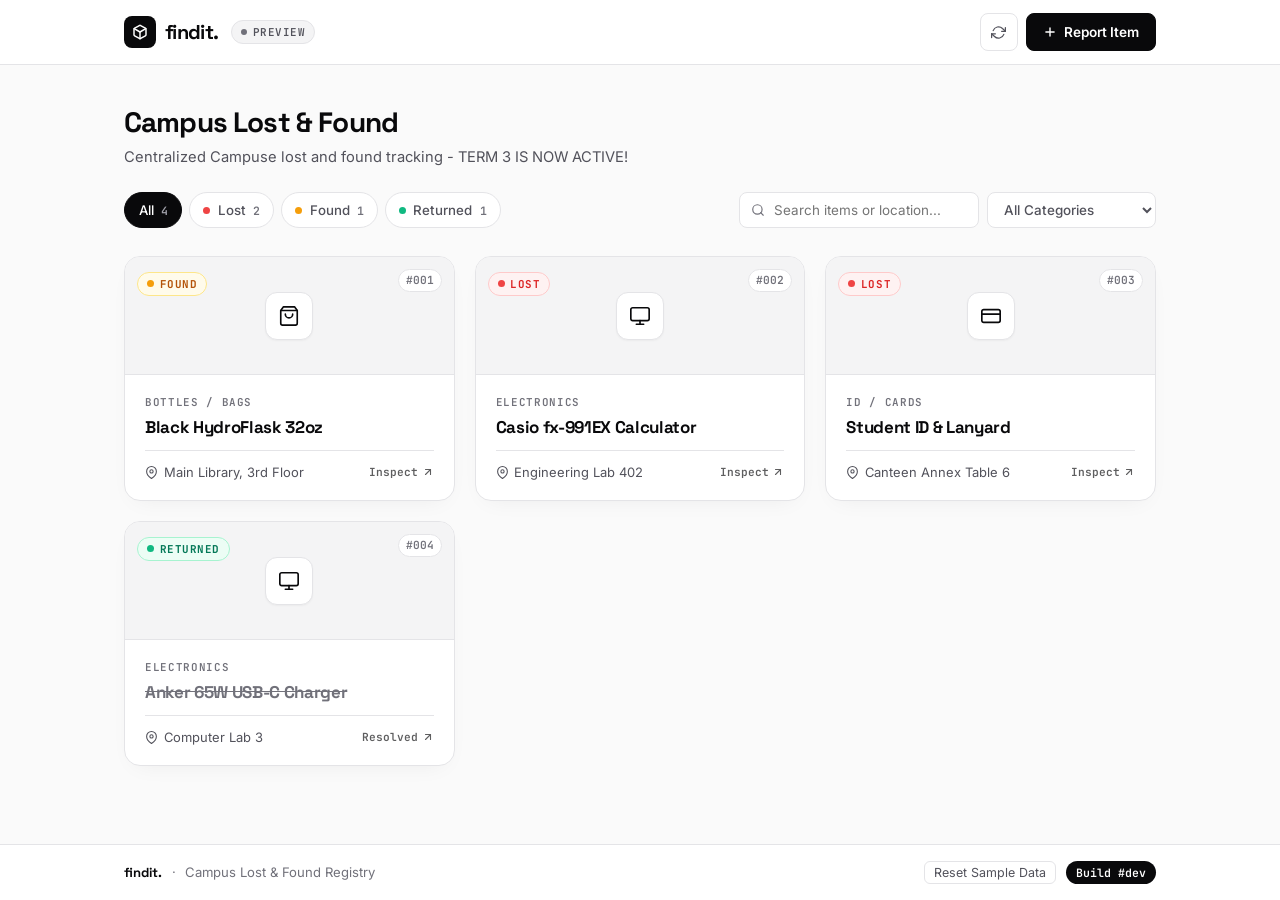
==== commit a967a583: "feat: updated banner" ====
--- a/frontend/index.html
+++ b/frontend/index.html
@@ -68,7 +68,7 @@
     <div class="page-intro">
       <h1 id="page-heading" class="page-intro__title">Campus Lost &amp; Found</h1>
       <p id="campus-banner-text" class="page-intro__subtitle">
-        Centralized Campuse lost and found tracking - Term 2 Active!
+        Centralized Campuse lost and found tracking - TERM 3 IS NOW ACTIVE!
       </p>
     </div>
 
